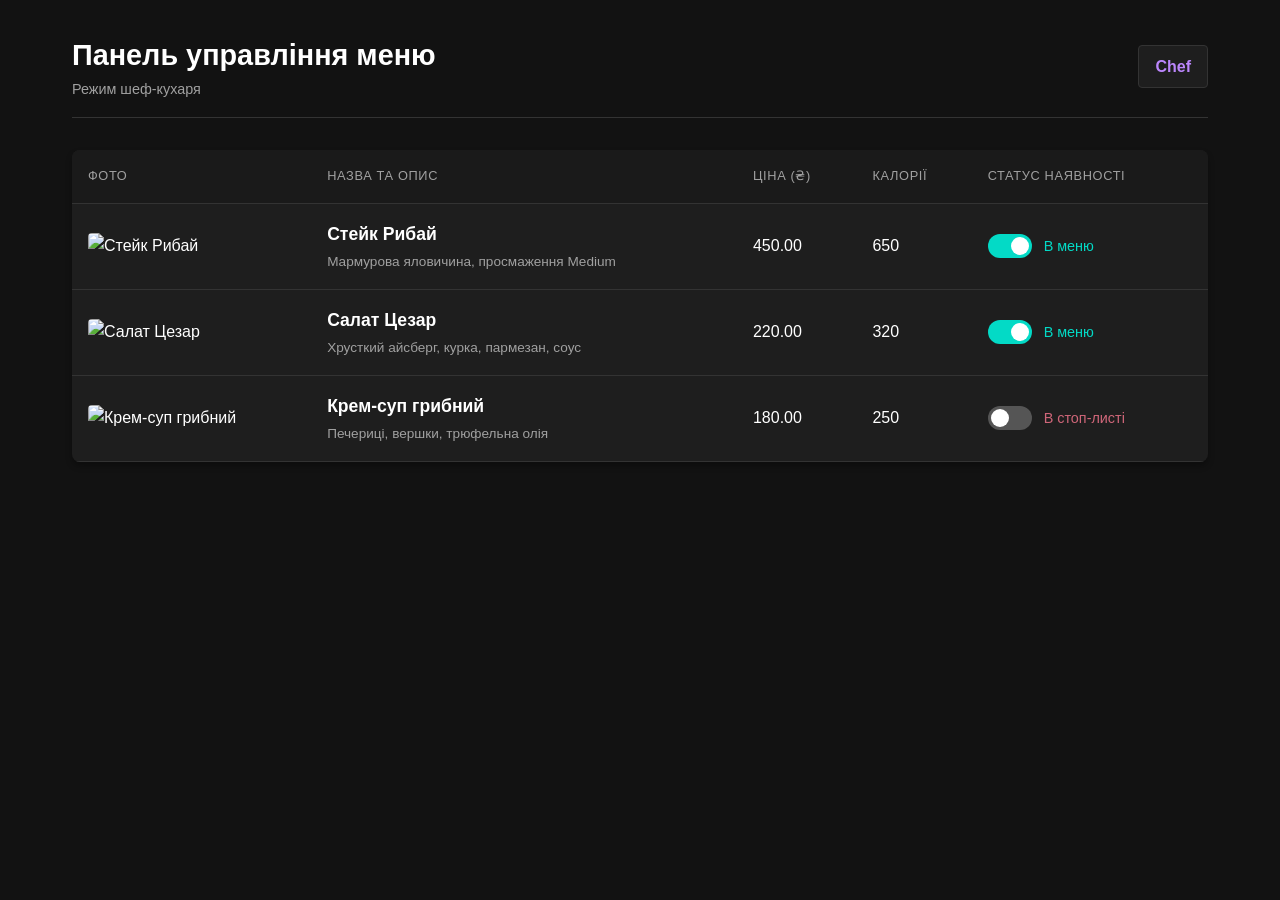
==== wwwroot/admin/admin-panel.html @ 1169d9af "refactor" ====
<!DOCTYPE html>
<html lang="uk">
<head>
    <meta charset="UTF-8">
    <meta name="viewport" content="width=device-width, initial-scale=1.0">
    <title>Шеф-кухар | Адмін-панель</title>
    <link rel="stylesheet" href="admin-style.css">
</head>
<body>
<div class="admin-wrapper">
    <header class="admin-header">
        <div>
            <h1>Панель управління меню</h1>
            <p class="subtitle">Режим шеф-кухаря</p>
        </div>
        <div class="user-badge">Chef</div>
    </header>

    <main class="admin-content">
        <div class="table-container">
            <table class="menu-table">
                <thead>
                <tr>
                    <th>Фото</th>
                    <th>Назва та опис</th>
                    <th>Ціна (₴)</th>
                    <th>Калорії</th>
                    <th>Статус наявності</th>
                </tr>
                </thead>
                <tbody id="menu-tbody">
                </tbody>
            </table>
        </div>
    </main>
</div>

<script src="admin-app.js"></script>
</body>
</html>
---- wwwroot/admin/admin-style.css ----
:root {
    --bg-main: #121212;
    --bg-surface: #1e1e1e;
    --bg-hover: #2c2c2c;
    --text-primary: #ffffff;
    --text-secondary: #a0a0a0;
    --accent-color: #bb86fc;
    --success-color: #03dac6;
    --danger-color: #cf6679;
    --border-color: #333333;
}

* {
    box-sizing: border-box;
    margin: 0;
    padding: 0;
}

body {
    font-family: 'Segoe UI', Tahoma, Geneva, Verdana, sans-serif;
    background-color: var(--bg-main);
    color: var(--text-primary);
    line-height: 1.6;
}

.admin-wrapper {
    max-width: 1200px;
    margin: 0 auto;
    padding: 2rem;
}

/* Header */
.admin-header {
    display: flex;
    justify-content: space-between;
    align-items: center;
    margin-bottom: 2rem;
    padding-bottom: 1rem;
    border-bottom: 1px solid var(--border-color);
}

.admin-header h1 {
    font-size: 1.8rem;
    font-weight: 600;
}

.subtitle {
    color: var(--text-secondary);
    font-size: 0.9rem;
}

.user-badge {
    background-color: var(--bg-surface);
    padding: 0.5rem 1rem;
    border-radius: 4px;
    border: 1px solid var(--border-color);
    font-weight: bold;
    color: var(--accent-color);
}

/* Table */
.table-container {
    background-color: var(--bg-surface);
    border-radius: 8px;
    overflow: hidden;
    box-shadow: 0 4px 6px rgba(0, 0, 0, 0.3);
}

.menu-table {
    width: 100%;
    border-collapse: collapse;
    text-align: left;
}

.menu-table th, .menu-table td {
    padding: 1rem;
    border-bottom: 1px solid var(--border-color);
}

.menu-table th {
    background-color: #1a1a1a;
    color: var(--text-secondary);
    font-weight: 500;
    text-transform: uppercase;
    font-size: 0.8rem;
    letter-spacing: 0.05em;
}

.menu-table tr:hover {
    background-color: var(--bg-hover);
}

.dish-img {
    width: 60px;
    height: 60px;
    border-radius: 4px;
    object-fit: cover;
}

.dish-name {
    font-weight: 600;
    font-size: 1.1rem;
}

.dish-desc {
    color: var(--text-secondary);
    font-size: 0.85rem;
    margin-top: 0.2rem;
}

/* Toggle Switch */
.status-wrapper {
    display: flex;
    align-items: center;
    gap: 12px;
}

.switch {
    position: relative;
    display: inline-block;
    width: 44px;
    height: 24px;
}

.switch input {
    opacity: 0;
    width: 0;
    height: 0;
}

.slider {
    position: absolute;
    cursor: pointer;
    top: 0; left: 0; right: 0; bottom: 0;
    background-color: #555;
    transition: .3s;
    border-radius: 24px;
}

.slider:before {
    position: absolute;
    content: "";
    height: 18px;
    width: 18px;
    left: 3px;
    bottom: 3px;
    background-color: white;
    transition: .3s;
    border-radius: 50%;
}

input:checked + .slider {
    background-color: var(--success-color);
}

input:checked + .slider:before {
    transform: translateX(20px);
}

.status-label {
    font-size: 0.9rem;
    font-weight: 500;
    min-width: 90px;
}

.status-active { color: var(--success-color); }
.status-inactive { color: var(--danger-color); }

.error-message {
    text-align: center;
    padding: 2rem;
    color: var(--danger-color);
}
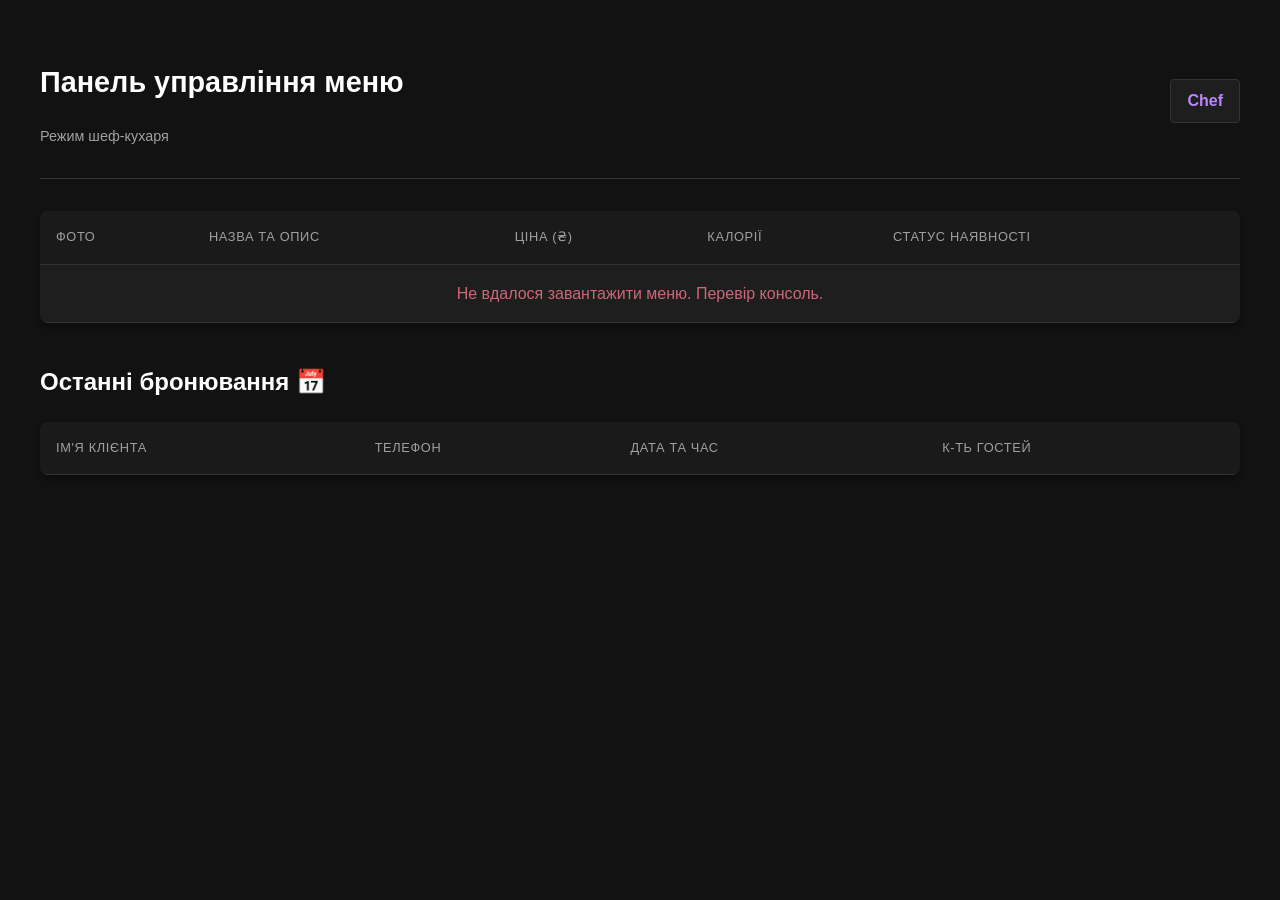
==== commit e16b56a5: "feat: redesign UI with SPA routing, fix modal and reservation bugs" ====
--- a/wwwroot/admin/admin-panel.html
+++ b/wwwroot/admin/admin-panel.html
@@ -20,21 +20,36 @@
         <div class="table-container">
             <table class="menu-table">
                 <thead>
-                <tr>
-                    <th>Фото</th>
-                    <th>Назва та опис</th>
-                    <th>Ціна (₴)</th>
-                    <th>Калорії</th>
-                    <th>Статус наявності</th>
-                </tr>
+                    <tr>
+                        <th>Фото</th>
+                        <th>Назва та опис</th>
+                        <th>Ціна (₴)</th>
+                        <th>Калорії</th>
+                        <th>Статус наявності</th>
+                    </tr>
                 </thead>
                 <tbody id="menu-tbody">
+                </tbody>
+            </table>
+        </div>
+        <h2 style="margin-top: 40px; margin-bottom: 20px;">Останні бронювання 📅</h2>
+        <div class="table-container">
+            <table class="menu-table">
+                <thead>
+                    <tr>
+                        <th>Ім'я клієнта</th>
+                        <th>Телефон</th>
+                        <th>Дата та час</th>
+                        <th>К-ть гостей</th>
+                    </tr>
+                </thead>
+                <tbody id="reservations-tbody">
                 </tbody>
             </table>
         </div>
     </main>
 </div>
 
-<script src="admin-app.js"></script>
+<script src="admin-app.js?v=1"></script>
 </body>
 </html>
--- a/wwwroot/admin/admin-style.css
+++ b/wwwroot/admin/admin-style.css
@@ -8,7 +8,7 @@
     --success-color: #03dac6;
     --danger-color: #cf6679;
     --border-color: #333333;
-}
+}f
 
 * {
     box-sizing: border-box;
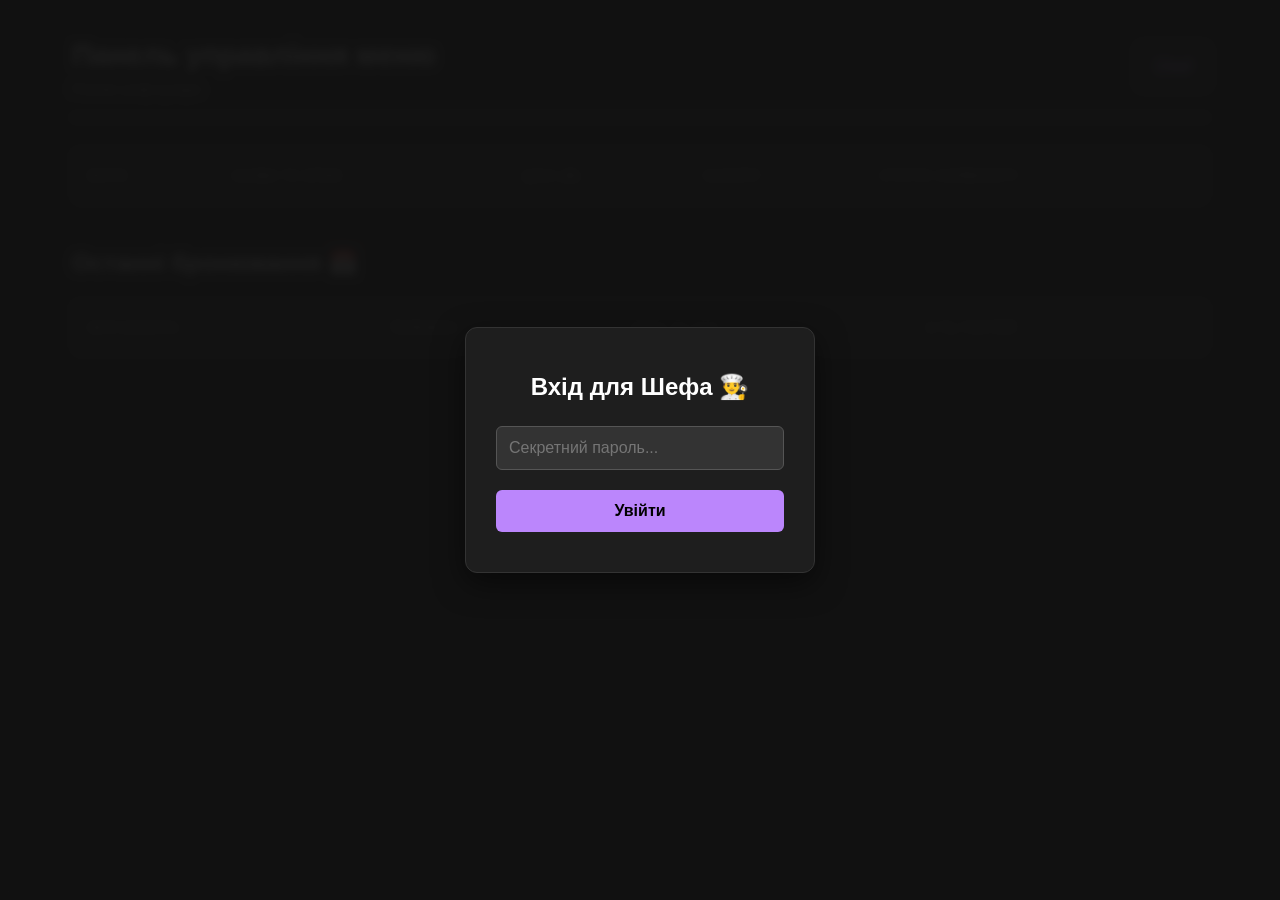
==== commit 8ccdea75: "feat: implement telegram bot notifications, admin jwt auth, and category sidebar navigation" ====
--- a/wwwroot/admin/admin-panel.html
+++ b/wwwroot/admin/admin-panel.html
@@ -4,52 +4,60 @@
     <meta charset="UTF-8">
     <meta name="viewport" content="width=device-width, initial-scale=1.0">
     <title>Шеф-кухар | Адмін-панель</title>
-    <link rel="stylesheet" href="admin-style.css">
+    <link rel="stylesheet" href="admin-style.css?v=5">
 </head>
 <body>
-<div class="admin-wrapper">
-    <header class="admin-header">
-        <div>
-            <h1>Панель управління меню</h1>
-            <p class="subtitle">Режим шеф-кухаря</p>
+    <div class="admin-wrapper">
+        <header class="admin-header">
+            <div>
+                <h1>Панель управління меню</h1>
+                <p class="subtitle">Режим шеф-кухаря</p>
+            </div>
+            <div class="user-badge">Chef</div>
+        </header>
+
+        <main class="admin-content">
+            <div class="table-container">
+                <table class="menu-table">
+                    <thead>
+                        <tr>
+                            <th>Фото</th>
+                            <th>Назва та опис</th>
+                            <th>Ціна (₴)</th>
+                            <th>Калорії</th>
+                            <th>Статус наявності</th>
+                        </tr>
+                    </thead>
+                    <tbody id="menu-tbody">
+                    </tbody>
+                </table>
+            </div>
+            <h2 style="margin-top: 40px; margin-bottom: 20px;">Останні бронювання 📅</h2>
+            <div class="table-container">
+                <table class="menu-table">
+                    <thead>
+                        <tr>
+                            <th>Ім'я клієнта</th>
+                            <th>Телефон</th>
+                            <th>Дата та час</th>
+                            <th>К-ть гостей</th>
+                        </tr>
+                    </thead>
+                    <tbody id="reservations-tbody">
+                    </tbody>
+                </table>
+            </div>
+        </main>
+    </div>
+
+    <script src="admin-app.js?v=5"></script>
+    <div id="login-overlay" class="login-overlay">
+        <div class="login-box">
+            <h2 style="color: #ffffff; margin-bottom: 20px;">Вхід для Шефа 👨‍🍳</h2>
+            <input type="password" id="chef-password" placeholder="Секретний пароль..." style="width: 100%; padding: 12px; margin-bottom: 20px; border-radius: 6px; border: 1px solid #555; background: #333; color: white; font-size: 1rem;">
+            <button id="login-btn" style="width: 100%; padding: 12px; background-color: #bb86fc; color: black; border: none; font-weight: bold; font-size: 1rem; cursor: pointer; border-radius: 6px;">Увійти</button>
+            <p id="login-error" style="color: #cf6679; margin-top: 15px; display: none; font-weight: bold;">Невірний пароль!</p>
         </div>
-        <div class="user-badge">Chef</div>
-    </header>
-
-    <main class="admin-content">
-        <div class="table-container">
-            <table class="menu-table">
-                <thead>
-                    <tr>
-                        <th>Фото</th>
-                        <th>Назва та опис</th>
-                        <th>Ціна (₴)</th>
-                        <th>Калорії</th>
-                        <th>Статус наявності</th>
-                    </tr>
-                </thead>
-                <tbody id="menu-tbody">
-                </tbody>
-            </table>
-        </div>
-        <h2 style="margin-top: 40px; margin-bottom: 20px;">Останні бронювання 📅</h2>
-        <div class="table-container">
-            <table class="menu-table">
-                <thead>
-                    <tr>
-                        <th>Ім'я клієнта</th>
-                        <th>Телефон</th>
-                        <th>Дата та час</th>
-                        <th>К-ть гостей</th>
-                    </tr>
-                </thead>
-                <tbody id="reservations-tbody">
-                </tbody>
-            </table>
-        </div>
-    </main>
-</div>
-
-<script src="admin-app.js?v=1"></script>
+    </div>
 </body>
 </html>
--- a/wwwroot/admin/admin-style.css
+++ b/wwwroot/admin/admin-style.css
@@ -8,7 +8,7 @@
     --success-color: #03dac6;
     --danger-color: #cf6679;
     --border-color: #333333;
-}f
+}
 
 * {
     box-sizing: border-box;
@@ -39,10 +39,10 @@
     border-bottom: 1px solid var(--border-color);
 }
 
-.admin-header h1 {
-    font-size: 1.8rem;
-    font-weight: 600;
-}
+    .admin-header h1 {
+        font-size: 1.8rem;
+        font-weight: 600;
+    }
 
 .subtitle {
     color: var(--text-secondary);
@@ -72,23 +72,23 @@
     text-align: left;
 }
 
-.menu-table th, .menu-table td {
-    padding: 1rem;
-    border-bottom: 1px solid var(--border-color);
-}
-
-.menu-table th {
-    background-color: #1a1a1a;
-    color: var(--text-secondary);
-    font-weight: 500;
-    text-transform: uppercase;
-    font-size: 0.8rem;
-    letter-spacing: 0.05em;
-}
-
-.menu-table tr:hover {
-    background-color: var(--bg-hover);
-}
+    .menu-table th, .menu-table td {
+        padding: 1rem;
+        border-bottom: 1px solid var(--border-color);
+    }
+
+    .menu-table th {
+        background-color: #1a1a1a;
+        color: var(--text-secondary);
+        font-weight: 500;
+        text-transform: uppercase;
+        font-size: 0.8rem;
+        letter-spacing: 0.05em;
+    }
+
+    .menu-table tr:hover {
+        background-color: var(--bg-hover);
+    }
 
 .dish-img {
     width: 60px;
@@ -122,40 +122,43 @@
     height: 24px;
 }
 
-.switch input {
-    opacity: 0;
-    width: 0;
-    height: 0;
-}
+    .switch input {
+        opacity: 0;
+        width: 0;
+        height: 0;
+    }
 
 .slider {
     position: absolute;
     cursor: pointer;
-    top: 0; left: 0; right: 0; bottom: 0;
+    top: 0;
+    left: 0;
+    right: 0;
+    bottom: 0;
     background-color: #555;
     transition: .3s;
     border-radius: 24px;
 }
 
-.slider:before {
-    position: absolute;
-    content: "";
-    height: 18px;
-    width: 18px;
-    left: 3px;
-    bottom: 3px;
-    background-color: white;
-    transition: .3s;
-    border-radius: 50%;
-}
+    .slider:before {
+        position: absolute;
+        content: "";
+        height: 18px;
+        width: 18px;
+        left: 3px;
+        bottom: 3px;
+        background-color: white;
+        transition: .3s;
+        border-radius: 50%;
+    }
 
 input:checked + .slider {
     background-color: var(--success-color);
 }
 
-input:checked + .slider:before {
-    transform: translateX(20px);
-}
+    input:checked + .slider:before {
+        transform: translateX(20px);
+    }
 
 .status-label {
     font-size: 0.9rem;
@@ -163,11 +166,46 @@
     min-width: 90px;
 }
 
-.status-active { color: var(--success-color); }
-.status-inactive { color: var(--danger-color); }
+.status-active {
+    color: var(--success-color);
+}
+
+.status-inactive {
+    color: var(--danger-color);
+}
 
 .error-message {
     text-align: center;
     padding: 2rem;
     color: var(--danger-color);
-}+}
+
+/* ================= LOGIN OVERLAY ================= */
+.login-overlay {
+    position: fixed;
+    top: 0;
+    left: 0;
+    width: 100%;
+    height: 100%;
+    background-color: rgba(18, 18, 18, 0.95);
+    backdrop-filter: blur(5px);
+    display: flex;
+    justify-content: center;
+    align-items: center;
+    z-index: 9999;
+}
+
+.login-box {
+    background-color: #1e1e1e;
+    padding: 40px 30px;
+    border-radius: 12px;
+    width: 90%;
+    max-width: 350px;
+    text-align: center;
+    box-shadow: 0 10px 30px rgba(0,0,0,0.5);
+    border: 1px solid #333;
+}
+
+.hidden {
+    display: none !important;
+}
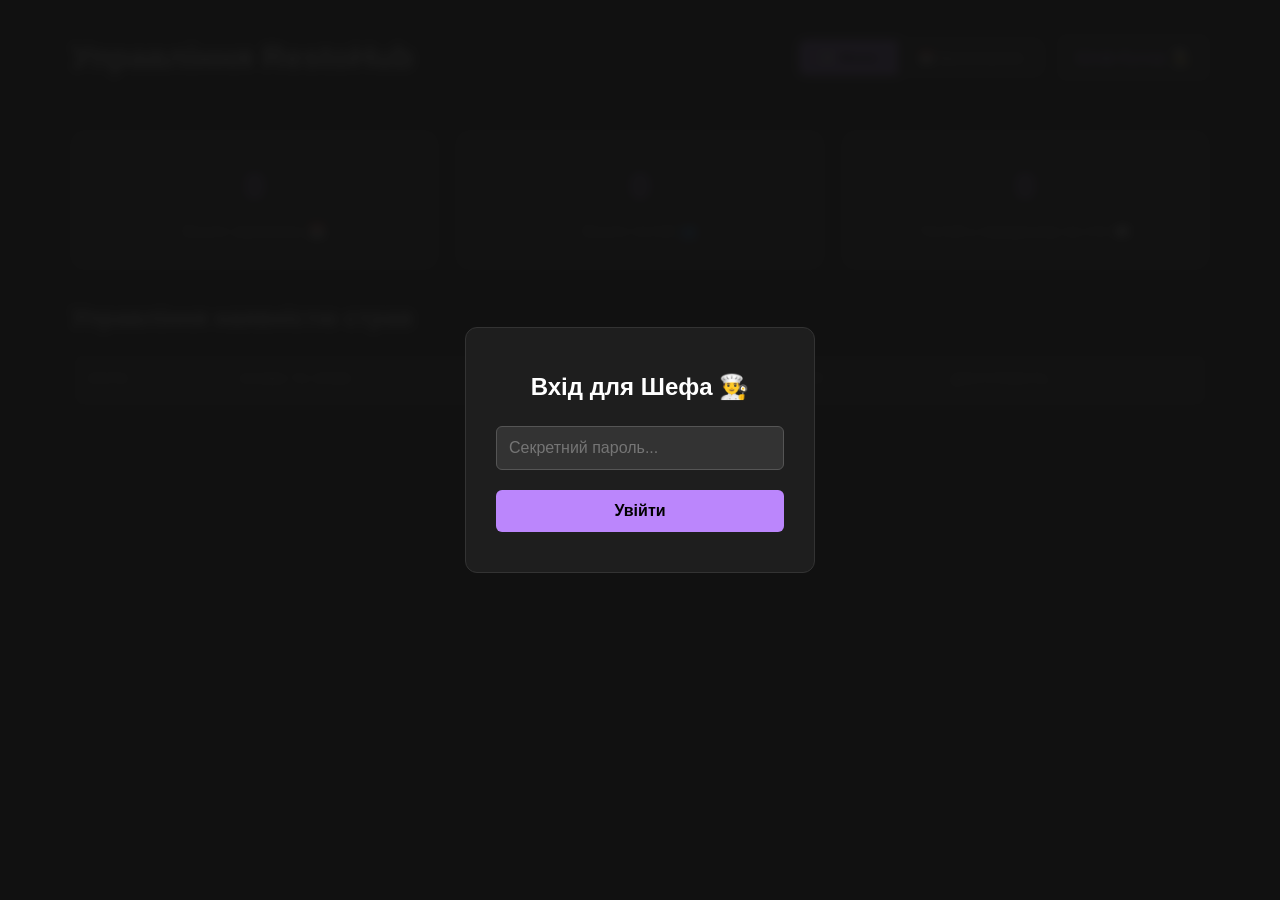
==== commit 15b6c350: "feat: add promo codes, cleanup admin panel, stabilize JWT auth and file uploads" ====
--- a/wwwroot/admin/admin-panel.html
+++ b/wwwroot/admin/admin-panel.html
@@ -3,36 +3,72 @@
 <head>
     <meta charset="UTF-8">
     <meta name="viewport" content="width=device-width, initial-scale=1.0">
-    <title>Шеф-кухар | Адмін-панель</title>
-    <link rel="stylesheet" href="admin-style.css?v=5">
+    <title>Панель Шеф-Кухаря | RestoHub</title>
+    <link rel="stylesheet" href="admin-style.css?v=11">
 </head>
 <body>
+    <div id="login-overlay" class="login-overlay">
+        <div class="login-box">
+            <h2 style="color: #ffffff; margin-bottom: 20px;">Вхід для Шефа 👨‍🍳</h2>
+            <input type="password" id="chef-password" placeholder="Секретний пароль...">
+            <button id="login-btn">Увійти</button>
+            <p id="login-error" style="color: #cf6679; margin-top: 15px; display: none; font-weight: bold;">Невірний пароль!</p>
+        </div>
+    </div>
+
     <div class="admin-wrapper">
         <header class="admin-header">
             <div>
-                <h1>Панель управління меню</h1>
-                <p class="subtitle">Режим шеф-кухаря</p>
+                <h1>Управління RestoHub</h1>
             </div>
-            <div class="user-badge">Chef</div>
+            <div class="header-controls">
+                <div class="tab-buttons">
+                    <button id="tab-menu" class="tab-btn active">🍽️ Меню</button>
+                    <button id="tab-reservations" class="tab-btn">📅 Бронювання</button>
+                </div>
+                <div class="user-badge">Шеф-Кухар 👨‍🍳</div>
+            </div>
         </header>
 
-        <main class="admin-content">
+        <div id="section-menu">
+            <div class="stats-grid">
+                <div class="stat-card">
+                    <div class="stat-number" id="stat-bookings">0</div>
+                    <div class="stat-label">Всього замовлень 📅</div>
+                </div>
+                <div class="stat-card">
+                    <div class="stat-number" id="stat-guests">0</div>
+                    <div class="stat-label">Всього гостей 👥</div>
+                </div>
+                <div class="stat-card">
+                    <div class="stat-number" id="stat-avg">0</div>
+                    <div class="stat-label">Гостей у середньому на стіл 🍽️</div>
+                </div>
+            </div>
+
+            <h2 style="margin-bottom: 1rem;">Управління наявністю страв</h2>
             <div class="table-container">
                 <table class="menu-table">
                     <thead>
                         <tr>
                             <th>Фото</th>
                             <th>Назва та опис</th>
-                            <th>Ціна (₴)</th>
+                            <th>Ціна (грн)</th>
                             <th>Калорії</th>
-                            <th>Статус наявності</th>
+                            <th>Доступність</th>
                         </tr>
                     </thead>
-                    <tbody id="menu-tbody">
-                    </tbody>
+                    <tbody id="menu-tbody"></tbody>
                 </table>
             </div>
-            <h2 style="margin-top: 40px; margin-bottom: 20px;">Останні бронювання 📅</h2>
+        </div>
+
+        <div id="section-reservations" class="hidden">
+            <div style="display: flex; justify-content: space-between; align-items: center; margin-bottom: 1rem;">
+                <h2>Архів бронювань</h2>
+                <button id="export-excel-btn" class="btn-action">📥 Експорт в Excel (CSV)</button>
+            </div>
+
             <div class="table-container">
                 <table class="menu-table">
                     <thead>
@@ -43,21 +79,12 @@
                             <th>К-ть гостей</th>
                         </tr>
                     </thead>
-                    <tbody id="reservations-tbody">
-                    </tbody>
+                    <tbody id="reservations-tbody"></tbody>
                 </table>
             </div>
-        </main>
+        </div>
     </div>
 
-    <script src="admin-app.js?v=5"></script>
-    <div id="login-overlay" class="login-overlay">
-        <div class="login-box">
-            <h2 style="color: #ffffff; margin-bottom: 20px;">Вхід для Шефа 👨‍🍳</h2>
-            <input type="password" id="chef-password" placeholder="Секретний пароль..." style="width: 100%; padding: 12px; margin-bottom: 20px; border-radius: 6px; border: 1px solid #555; background: #333; color: white; font-size: 1rem;">
-            <button id="login-btn" style="width: 100%; padding: 12px; background-color: #bb86fc; color: black; border: none; font-weight: bold; font-size: 1rem; cursor: pointer; border-radius: 6px;">Увійти</button>
-            <p id="login-error" style="color: #cf6679; margin-top: 15px; display: none; font-weight: bold;">Невірний пароль!</p>
-        </div>
-    </div>
+    <script src="admin-app.js?v=11"></script>
 </body>
 </html>
--- a/wwwroot/admin/admin-style.css
+++ b/wwwroot/admin/admin-style.css
@@ -17,7 +17,7 @@
 }
 
 body {
-    font-family: 'Segoe UI', Tahoma, Geneva, Verdana, sans-serif;
+    font-family: 'Segoe UI', sans-serif;
     background-color: var(--bg-main);
     color: var(--text-primary);
     line-height: 1.6;
@@ -29,7 +29,6 @@
     padding: 2rem;
 }
 
-/* Header */
 .admin-header {
     display: flex;
     justify-content: space-between;
@@ -38,11 +37,6 @@
     padding-bottom: 1rem;
     border-bottom: 1px solid var(--border-color);
 }
-
-    .admin-header h1 {
-        font-size: 1.8rem;
-        font-weight: 600;
-    }
 
 .subtitle {
     color: var(--text-secondary);
@@ -58,7 +52,35 @@
     color: var(--accent-color);
 }
 
-/* Table */
+.stats-grid {
+    display: grid;
+    grid-template-columns: repeat(auto-fit, minmax(250px, 1fr));
+    gap: 20px;
+    margin-bottom: 30px;
+}
+
+.stat-card {
+    background-color: var(--bg-surface);
+    padding: 25px;
+    border-radius: 10px;
+    border: 1px solid var(--border-color);
+    text-align: center;
+    box-shadow: 0 4px 6px rgba(0,0,0,0.2);
+}
+
+.stat-number {
+    font-size: 2.2rem;
+    font-weight: bold;
+    color: var(--accent-color);
+    margin-bottom: 5px;
+}
+
+.stat-label {
+    font-size: 0.9rem;
+    color: var(--text-secondary);
+    font-weight: 500;
+}
+
 .table-container {
     background-color: var(--bg-surface);
     border-radius: 8px;
@@ -80,9 +102,8 @@
     .menu-table th {
         background-color: #1a1a1a;
         color: var(--text-secondary);
-        font-weight: 500;
+        font-size: 0.8rem;
         text-transform: uppercase;
-        font-size: 0.8rem;
         letter-spacing: 0.05em;
     }
 
@@ -105,10 +126,8 @@
 .dish-desc {
     color: var(--text-secondary);
     font-size: 0.85rem;
-    margin-top: 0.2rem;
-}
-
-/* Toggle Switch */
+}
+
 .status-wrapper {
     display: flex;
     align-items: center;
@@ -162,7 +181,6 @@
 
 .status-label {
     font-size: 0.9rem;
-    font-weight: 500;
     min-width: 90px;
 }
 
@@ -174,20 +192,13 @@
     color: var(--danger-color);
 }
 
-.error-message {
-    text-align: center;
-    padding: 2rem;
-    color: var(--danger-color);
-}
-
-/* ================= LOGIN OVERLAY ================= */
 .login-overlay {
     position: fixed;
     top: 0;
     left: 0;
     width: 100%;
     height: 100%;
-    background-color: rgba(18, 18, 18, 0.95);
+    background-color: rgba(18, 18, 18, 0.96);
     backdrop-filter: blur(5px);
     display: flex;
     justify-content: center;
@@ -202,10 +213,160 @@
     width: 90%;
     max-width: 350px;
     text-align: center;
-    box-shadow: 0 10px 30px rgba(0,0,0,0.5);
     border: 1px solid #333;
 }
+
+    .login-box input {
+        width: 100%;
+        padding: 12px;
+        margin-bottom: 20px;
+        border-radius: 6px;
+        border: 1px solid #555;
+        background: #333;
+        color: white;
+        font-size: 1rem;
+        outline: none;
+    }
+
+    .login-box button {
+        width: 100%;
+        padding: 12px;
+        background-color: var(--accent-color);
+        color: black;
+        border: none;
+        font-weight: bold;
+        font-size: 1rem;
+        cursor: pointer;
+        border-radius: 6px;
+    }
 
 .hidden {
     display: none !important;
 }
+.header-controls {
+    display: flex;
+    gap: 15px;
+    align-items: center;
+}
+
+.tab-buttons {
+    display: flex;
+    background: var(--bg-surface);
+    border-radius: 8px;
+    border: 1px solid var(--border-color);
+    overflow: hidden;
+}
+
+.tab-btn {
+    background: none;
+    border: none;
+    color: var(--text-secondary);
+    padding: 10px 20px;
+    font-weight: bold;
+    cursor: pointer;
+    transition: 0.2s;
+}
+
+    .tab-btn:hover {
+        color: var(--text-primary);
+        background: rgba(255,255,255,0.05);
+    }
+
+    .tab-btn.active {
+        background: var(--accent-color);
+        color: black;
+    }
+
+.btn-action {
+    background: #03dac6;
+    color: black;
+    border: none;
+    padding: 10px 15px;
+    border-radius: 8px;
+    font-weight: bold;
+    cursor: pointer;
+    box-shadow: 0 2px 5px rgba(3,218,198,0.2);
+    transition: 0.2s;
+}
+
+    .btn-action:hover {
+        transform: scale(1.05);
+    }
+
+.modal-overlay {
+    position: fixed;
+    top: 0;
+    left: 0;
+    width: 100%;
+    height: 100%;
+    background: rgba(0,0,0,0.8);
+    backdrop-filter: blur(5px);
+    display: flex;
+    justify-content: center;
+    align-items: center;
+    z-index: 1000;
+}
+
+.modal-box {
+    background: #1e1e1e;
+    padding: 30px;
+    border-radius: 12px;
+    width: 90%;
+    max-width: 450px;
+    position: relative;
+    border: 1px solid #333;
+    box-shadow: 0 10px 30px rgba(0,0,0,0.5);
+}
+
+.close-modal {
+    position: absolute;
+    top: 15px;
+    right: 20px;
+    font-size: 1.8rem;
+    cursor: pointer;
+    color: #a0a0a0;
+    transition: 0.2s;
+}
+
+    .close-modal:hover {
+        color: white;
+    }
+
+.modal-box label {
+    display: block;
+    font-size: 0.85rem;
+    color: #a0a0a0;
+    margin-bottom: 4px;
+}
+
+.modal-box input, .modal-box textarea {
+    width: 100%;
+    padding: 10px;
+    background: #333;
+    border: 1px solid #555;
+    color: white;
+    border-radius: 6px;
+    margin-bottom: 15px;
+    font-family: inherit;
+}
+
+.modal-box textarea {
+    height: 80px;
+    resize: none;
+}
+
+.btn-submit-modal {
+    width: 100%;
+    padding: 12px;
+    background: #03dac6;
+    color: black;
+    border: none;
+    font-weight: bold;
+    border-radius: 6px;
+    cursor: pointer;
+    font-size: 1rem;
+}
+
+    .btn-submit-modal:hover {
+        opacity: 0.9;
+    }
